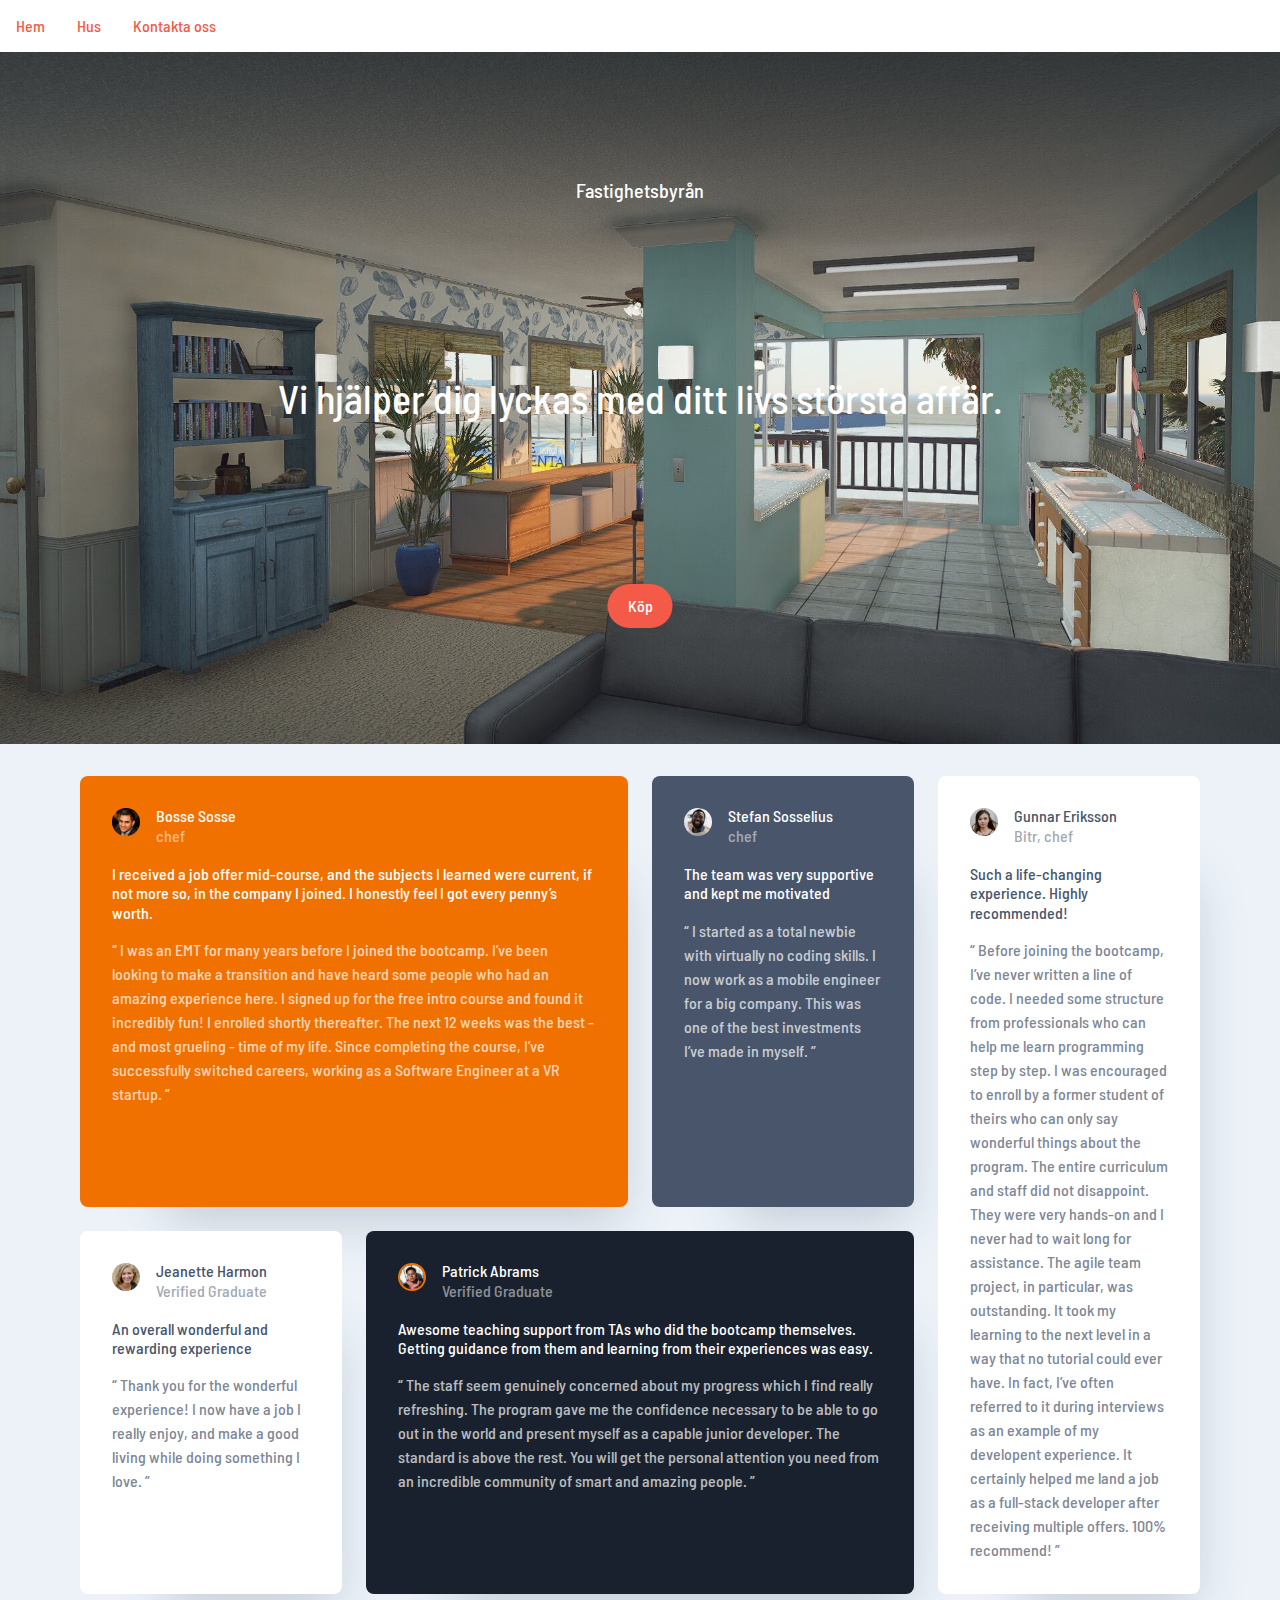
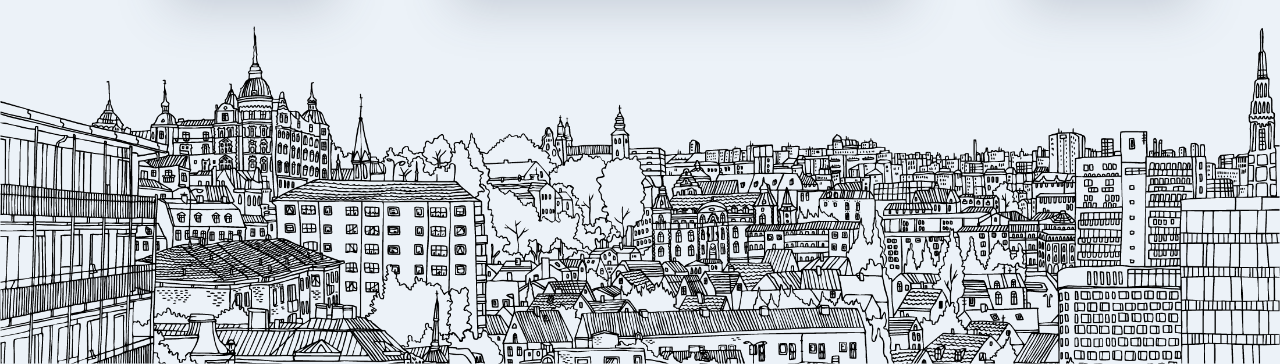
==== index.html @ 738a4bbb "'first'" ====
<!DOCTYPE html>
<html lang="en">

<head>
  <meta charset="UTF-8">
  <meta http-equiv="X-UA-Compatible" content="IE=edge">
  <meta name="viewport" content="width=device-width, initial-scale=1.0">
  <!-- Google font -->
  <link rel="preconnect" href="https://fonts.googleapis.com">
  <link rel="preconnect" href="https://fonts.gstatic.com" crossorigin>
  <link href="https://fonts.googleapis.com/css2?family=Barlow+Semi+Condensed:wght@500;600&display=swap"
    rel="stylesheet">
  <!-- my css -->
  <link rel="stylesheet" href="style-start.css">
<style>
.mySlides {display:none}
</style>
  <script src="scripts.js"></script>
  <title>FEM grid</title>
</head>



<body>
  <div class="navbar">
    <a href="#home">Hem</a>
    <a href="#news">Hus</a>
    <a href="#contact">Kontakta oss</a>
  </div>



<div>
  <div class="container">
    <img src="./images/tier 2.jpg" class="content">
    <div class="centered">Fastighetsbyrån</div>
    <div class="under">Vi hjälper dig lyckas med ditt livs största affär.</div>
    <button class="kbutton">Köp</button>
  </div>
</div>




  <main class="testimonial-grid">
    <article class="testimonial grid-col-span-2 flow bg-primary-400 quote text-neutral-100">
      <div class="flex">
        <div>
          <img  src="./images/image-daniel.jpg" alt="daniel clifford">
        </div>
        <div>
          <h2 class="name">Bosse Sosse</h2>
          <p class="position">chef</p>
        </div>
      </div>
      <p>
        I received a job offer mid-course, and the subjects I learned were current, if not more so,
        in the company I joined. I honestly feel I got every penny’s worth.
      </p>
      <p>
        “ I was an EMT for many years before I joined the bootcamp. I’ve been looking to make a
        transition and have heard some people who had an amazing experience here. I signed up
        for the free intro course and found it incredibly fun! I enrolled shortly thereafter.
        The next 12 weeks was the best - and most grueling - time of my life. Since completing
        the course, I’ve successfully switched careers, working as a Software Engineer at a VR startup. ”
      </p>
    </article>
    <article class="testimonial flow bg-secondary-400 text-neutral-100">
      <div class="flex">
        <div>
          <img src="./images/image-jonathan.jpg" alt="Jonathan Walters">
        </div>
        <div>
          <h2 class="name">Stefan Sosselius</h2>
          <p class="position">chef</p>
        </div>
      </div>
      <p>
        The team was very supportive and kept me motivated
      </p>
      <p>
        “ I started as a total newbie with virtually no coding skills. I now work as a mobile engineer
        for a big company. This was one of the best investments I’ve made in myself. ”
      </p>
    </article>
    <article class="testimonial flow bg-neutral-100 text-secondary-400">
      <div class="flex">
        <div>
          <img src="./images/image-jeanette.jpg" alt="Jeanette Harmon">
        </div>
        <div>
          <h2 class="name">Jeanette Harmon</h2>
          <p class="position">Verified Graduate</p>
        </div>
      </div>
      <p>
        An overall wonderful and rewarding experience</p>
      <p>
        “ Thank you for the wonderful experience! I now have a job I really enjoy, and make a good living
        while doing something I love. ”
      </p>
    </article>
    <article class="testimonial grid-col-span-2 flow bg-secondary-500 text-neutral-100">
      <div class="flex">
        <div>
          <img class="border-primary-400" src="./images/image-patrick.jpg" alt="Patrick Abrams">
        </div>
        <div>
          <h2 class="name">Patrick Abrams</h2>
          <p class="position">Verified Graduate</p>
        </div>
      </div>
      <p>
        Awesome teaching support from TAs who did the bootcamp themselves. Getting guidance from them and
        learning from their experiences was easy.
      </p>
      <p>
        “ The staff seem genuinely concerned about my progress which I find really refreshing. The program
        gave me the confidence necessary to be able to go out in the world and present myself as a capable
        junior developer. The standard is above the rest. You will get the personal attention you need from
        an incredible community of smart and amazing people. ”
      </p>
    </article>
    <article class="testimonial flow bg-neutral-100 text-secondary-400">
      <div class="flex">
        <div>
          <img src="./images/image-kira.jpg" alt="Kira Whittle">
        </div>
        <div>
          <h2 class="name">Gunnar Eriksson</h2>
          <p class="position">Bitr, chef</p>
        </div>
      </div>
      <p>
        Such a life-changing experience. Highly recommended!
      </p>
      <p>
        “ Before joining the bootcamp, I’ve never written a line of code. I needed some structure from
        professionals who can help me learn programming step by step. I was encouraged to enroll by a former
        student of theirs who can only say wonderful things about the program. The entire curriculum and staff
        did not disappoint. They were very hands-on and I never had to wait long for assistance. The agile team
        project, in particular, was outstanding. It took my learning to the next level in a way that no tutorial
        could ever have. In fact, I’ve often referred to it during interviews as an example of my developent
        experience. It certainly helped me land a job as a full-stack developer after receiving multiple offers.
        100% recommend! ”
      </p>
    </article>
  </main>




</body>
<div class="container">
  <img src="./images/footer.png">
</div>
</html>
---- style-start.css ----
:root {
  --clr-primary-400: 263 55% 52%;
  --clr-secondary-400: 217 19% 35%;
  --clr-secondary-500: 219 29% 14%;
  --clr-neutral-100: 0 0% 100%;
  --clr-neutral-200: 210 46% 95%;
  --clr-neutral-300: 0 0% 81%;

  --ff-primary: "Barlow Semi Condensed", sans-serif;

  --fw-400: 500;
  --fw-700: 600;
}

.fast {
  position: relative;
  width: 10px;
  left: 30%;
}

.navbar {
  overflow: hidden;
  background-color: #FFFFFF;
  position: relative; /* Set the navbar to fixed position */
  top: 0; /* Position the navbar at the top of the page */
  max-width: 100%; /* Full width */
}

/* Links inside the navbar */
.navbar a {
  float: left;
  display: block;
  color: #F35B48;
  text-align: center;
  padding: 14px 16px;
  text-decoration: none;
}

/* Change background on mouse-over */
.navbar a:hover {
  background: #FFFFFF;
  color: #F35B48;
}

/* Main content */
.main {
  margin-top: 30px; /* Add a top margin to avoid content overlay */
}

h1 {
  position: relative;
  text-align: center;
  font-family: "Times New Roman", Times, serif;
}

.container {
  position: relative;
  text-align: center;
  color: white;
}

.content {
  display: block;
  margin-left: auto;
  margin-right: auto;
  width: 80%;
}



.centered {
  position: absolute;
  top: 20%;
  left: 50%;
  transform: translate(-50%, -50%);
  font-size: 20px;

}

.under {
  position: absolute;
  top: 50%;
  left: 50%;
  color:rgb(255, 255, 255);
  transform: translate(-50%, -50%);
  font-size: 40px;
}

@media screen and (max-width: 1300px) {
  .content, .container, .under, .centered{
    width: 100%;
  }
}

@media screen and (max-width: 600px) {
  .content, .container, .under, .centered{
    width: 100%;
    font-size: 100%;
  }
}
.kbutton {
  position: absolute;
  top: 80%;
  left: 50%;
  color:rgb(255, 255, 255);
  background-color: #F35B48; 
  border: none;
  transform: translate(-50%, -50%);
  border-radius: 25px;
  padding: 10px 20px;
}



/* Box sizing rules */
*,
*::before,
*::after {
  box-sizing: border-box;
}

/* Remove default margin */
body,
h1,
h2,
h3,
h4,
p,
figure,
blockquote,
dl,
dd {
  margin: 0;
}

/* Remove list styles on ul, ol elements with a list role, which suggests default styling will be removed */
ul[role="list"],
ol[role="list"] {
  list-style: none;
}

/* Set core root defaults */
html:focus-within {
  scroll-behavior: smooth;
}

/* Set core body defaults */
body {
  min-height: 100vh;
  text-rendering: optimizeSpeed;
  line-height: 1.5;
}

/* A elements that don't have a class get default styles */
a:not([class]) {
  text-decoration-skip-ink: auto;
}

/* Make images easier to work with */
img,
picture {
  max-width: 100%;
  display: block;
}

/* Inherit fonts for inputs and buttons */
input,
button,
textarea,
select {
  font: inherit;
}

/* Remove all animations, transitions and smooth scroll for people that prefer not to see them */
@media (prefers-reduced-motion: reduce) {
  html:focus-within {
    scroll-behavior: auto;
  }

  *,
  *::before,
  *::after {
    animation-duration: 0.01ms !important;
    animation-iteration-count: 1 !important;
    transition-duration: 0.01ms !important;
    scroll-behavior: auto !important;
  }
}

body {
  display: grid;
  place-content: center;
  min-height: 100vh;

  font-family: var(--ff-primary);
  font-weight: var(--fw-400);

  background-color: hsl(var(--clr-neutral-200));
}

h1,
h2,
h3 {
  font-weight: var(--fw-700);
}

/* utilities */
.flex {
  display: flex;
  gap: var(--gap, 1rem);
}

.flow > *:where(:not(:first-child)) {
  margin-top: var(--flow-spacer, 1em);
}
/*purple*/
.bg-primary-400 {
  background: #F07000;
}
/*grå*/
.bg-secondary-400 {
  background: hsl(var(--clr-secondary-400));
}
/*mörkblå*/
.bg-secondary-500 {
  background: hsl(var(--clr-secondary-500));
}
/*vit*/
.bg-neutral-100 {
  background: hsl(var(--clr-neutral-100));
}

.text-neutral-100 {
  color: hsl(var(--clr-neutral-100));
}
.text-secondary-400 {
  color: hsl(var(--clr-secondary-400));
}
.border-primary-400 {
  border: 2px solid #F07000;
}


/* components */
.testimonial-grid {
  display: grid;
  gap: 1.5rem;
  grid-auto-columns: 1fr;
  grid-template-areas: 
   'one'
   'two'
   'three'
   'four'
   'five';

  padding-block: 2rem;
  width: min(95%, 70rem);
  margin-inline: auto;
}

.testimonial:nth-child(1) {
  grid-area: one;
}
.testimonial:nth-child(2) {
  grid-area: two;
}
.testimonial:nth-child(3) {
  grid-area: three;
}
.testimonial:nth-child(4) {
  grid-area: four;
}
.testimonial:nth-child(5) {
  grid-area: five;
}

@media (min-width: 30em) {
  .testimonial-grid {
    grid-template-areas: 
      'one one'
      'two five'
      'three five'
      'four five'
  }
}

@media (min-width: 40em) {
  .testimonial-grid {
    grid-template-areas: 
      'one one two five'
      'three four four five'
  }
}

.testimonial {
  font-size: var(--fs-400);
  padding: 2rem;
  border-radius: 0.5rem;
  box-shadow: 2.5rem 3.75rem 3rem -3rem hsl(var(--clr-secondary-400) / 0.25);
}


.testimonial.quote {
  background-image: url("./images/bg-pattern-quotation.svg");
  background-repeat: no-repeat;
  background-position: top right 10%;
}

.testimonial img {
  width: 1.75rem;
  aspect-ratio: 1;
  border-radius: 50%;
}

.testimonial .name {
  font-size: var(--fs-400);
  font-weight: var(--fw-400);
  line-height: 1;
}

.testimonial .position {
  font-size: var(--fs-300);
  opacity: 0.5;
}

.testimonial > p:first-of-type {
  font-size: var(--fs-500);
  line-height: 1.2;
}

.testimonial > p:last-of-type {
  opacity: 0.7;
}
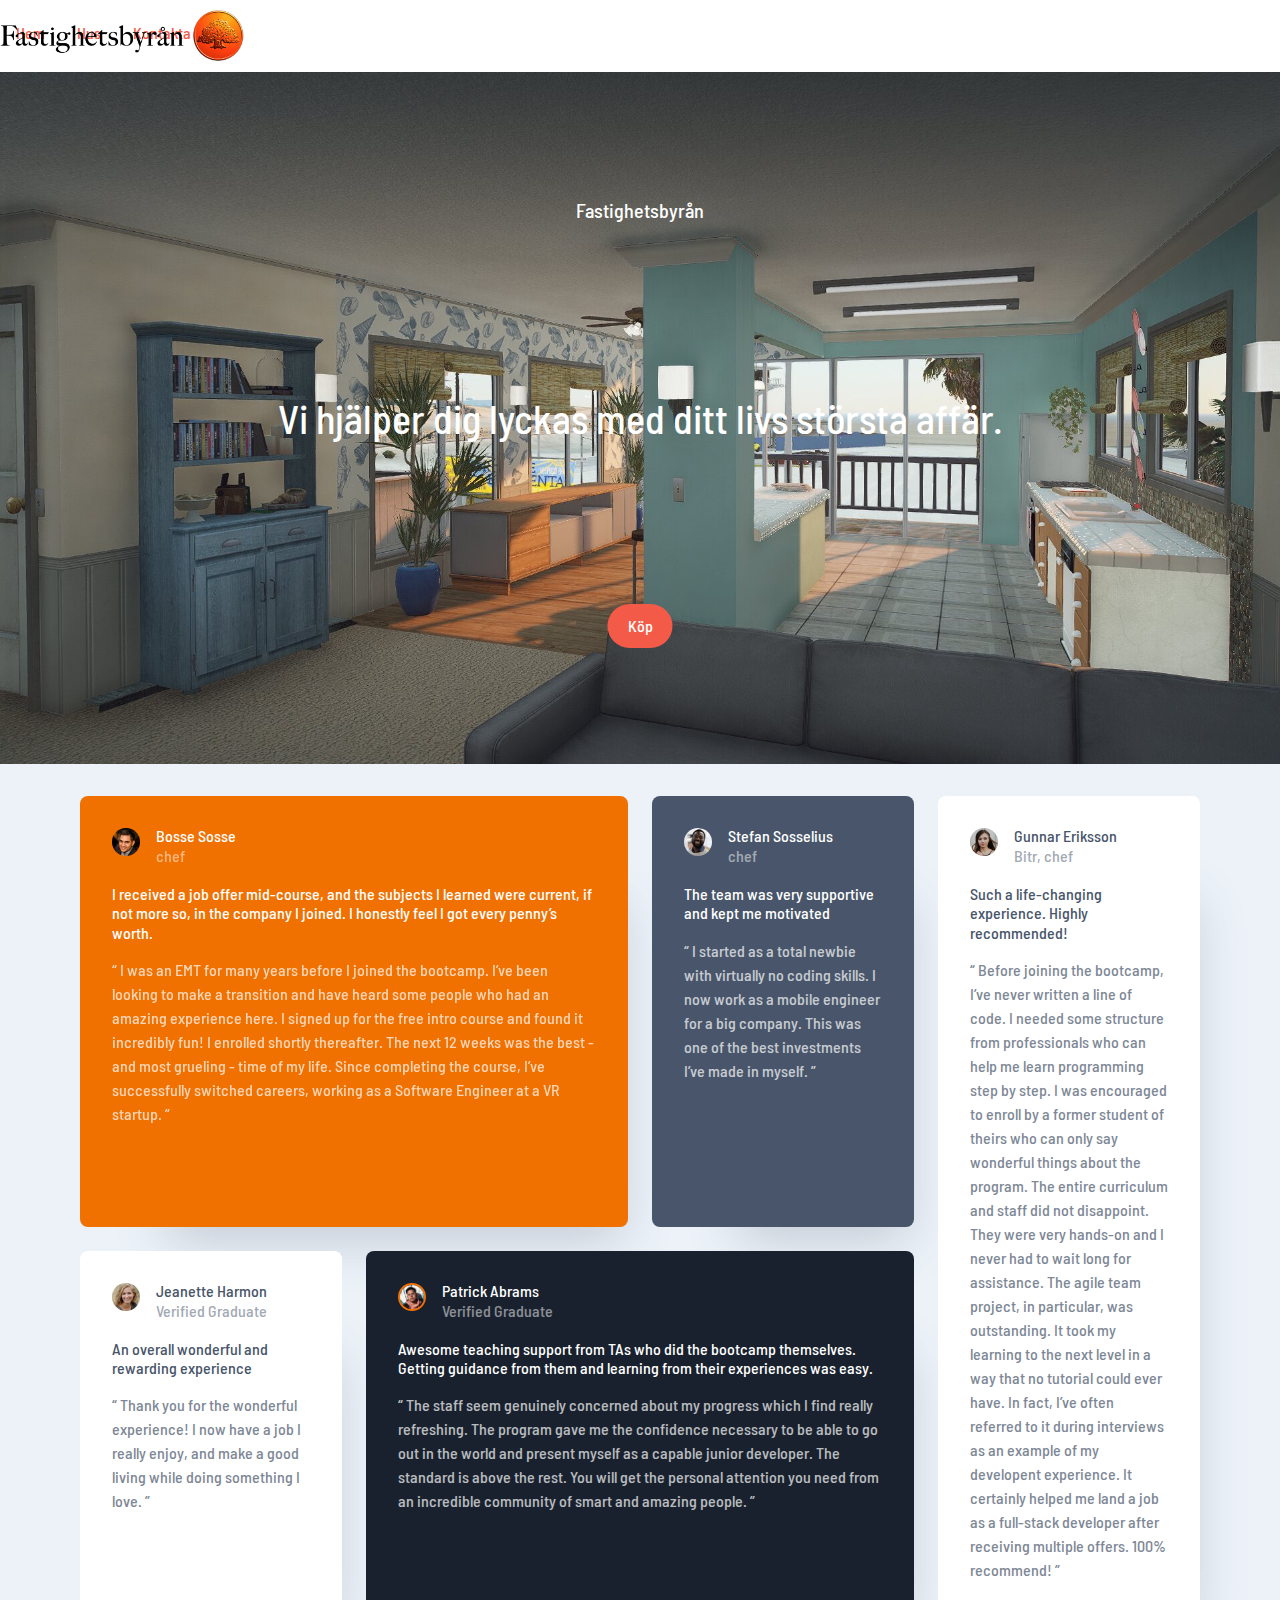
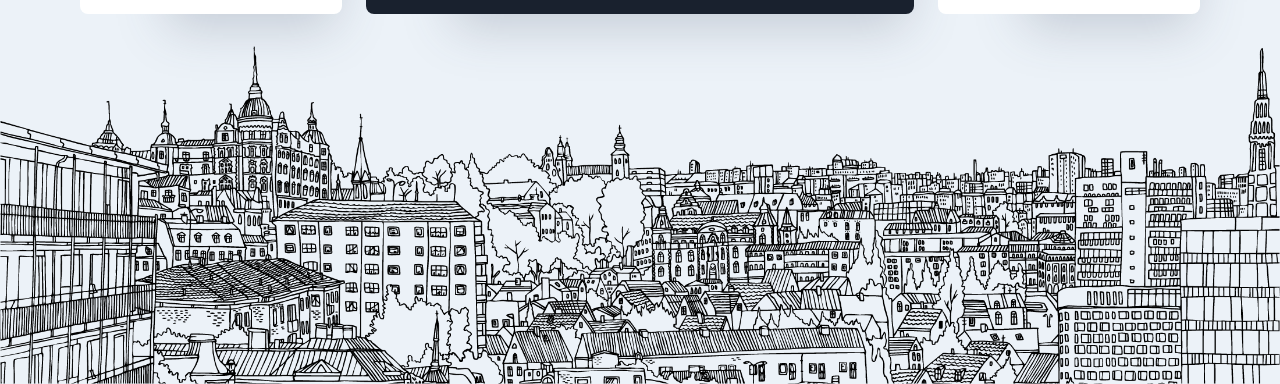
==== commit 0a84baeb: "navbar + logga" ====
--- a/index.html
+++ b/index.html
@@ -23,6 +23,7 @@
 
 <body>
   <div class="navbar">
+    <img src="./images/fast.png" class="fast">
     <a href="#home">Hem</a>
     <a href="#news">Hus</a>
     <a href="#contact">Kontakta oss</a>
--- a/style-start.css
+++ b/style-start.css
@@ -13,9 +13,11 @@
 }
 
 .fast {
-  position: relative;
-  width: 10px;
-  left: 30%;
+  position: fixed;
+  right: 42.25
+  %;
+  top: 2.75mm;
+  width: 15.5em;
 }
 
 .navbar {
@@ -24,6 +26,7 @@
   position: relative; /* Set the navbar to fixed position */
   top: 0; /* Position the navbar at the top of the page */
   max-width: 100%; /* Full width */
+  height: 4.5em;
 }
 
 /* Links inside the navbar */
@@ -32,8 +35,9 @@
   display: block;
   color: #F35B48;
   text-align: center;
-  padding: 14px 16px;
+  padding: 21px 16px;
   text-decoration: none;
+  
 }
 
 /* Change background on mouse-over */
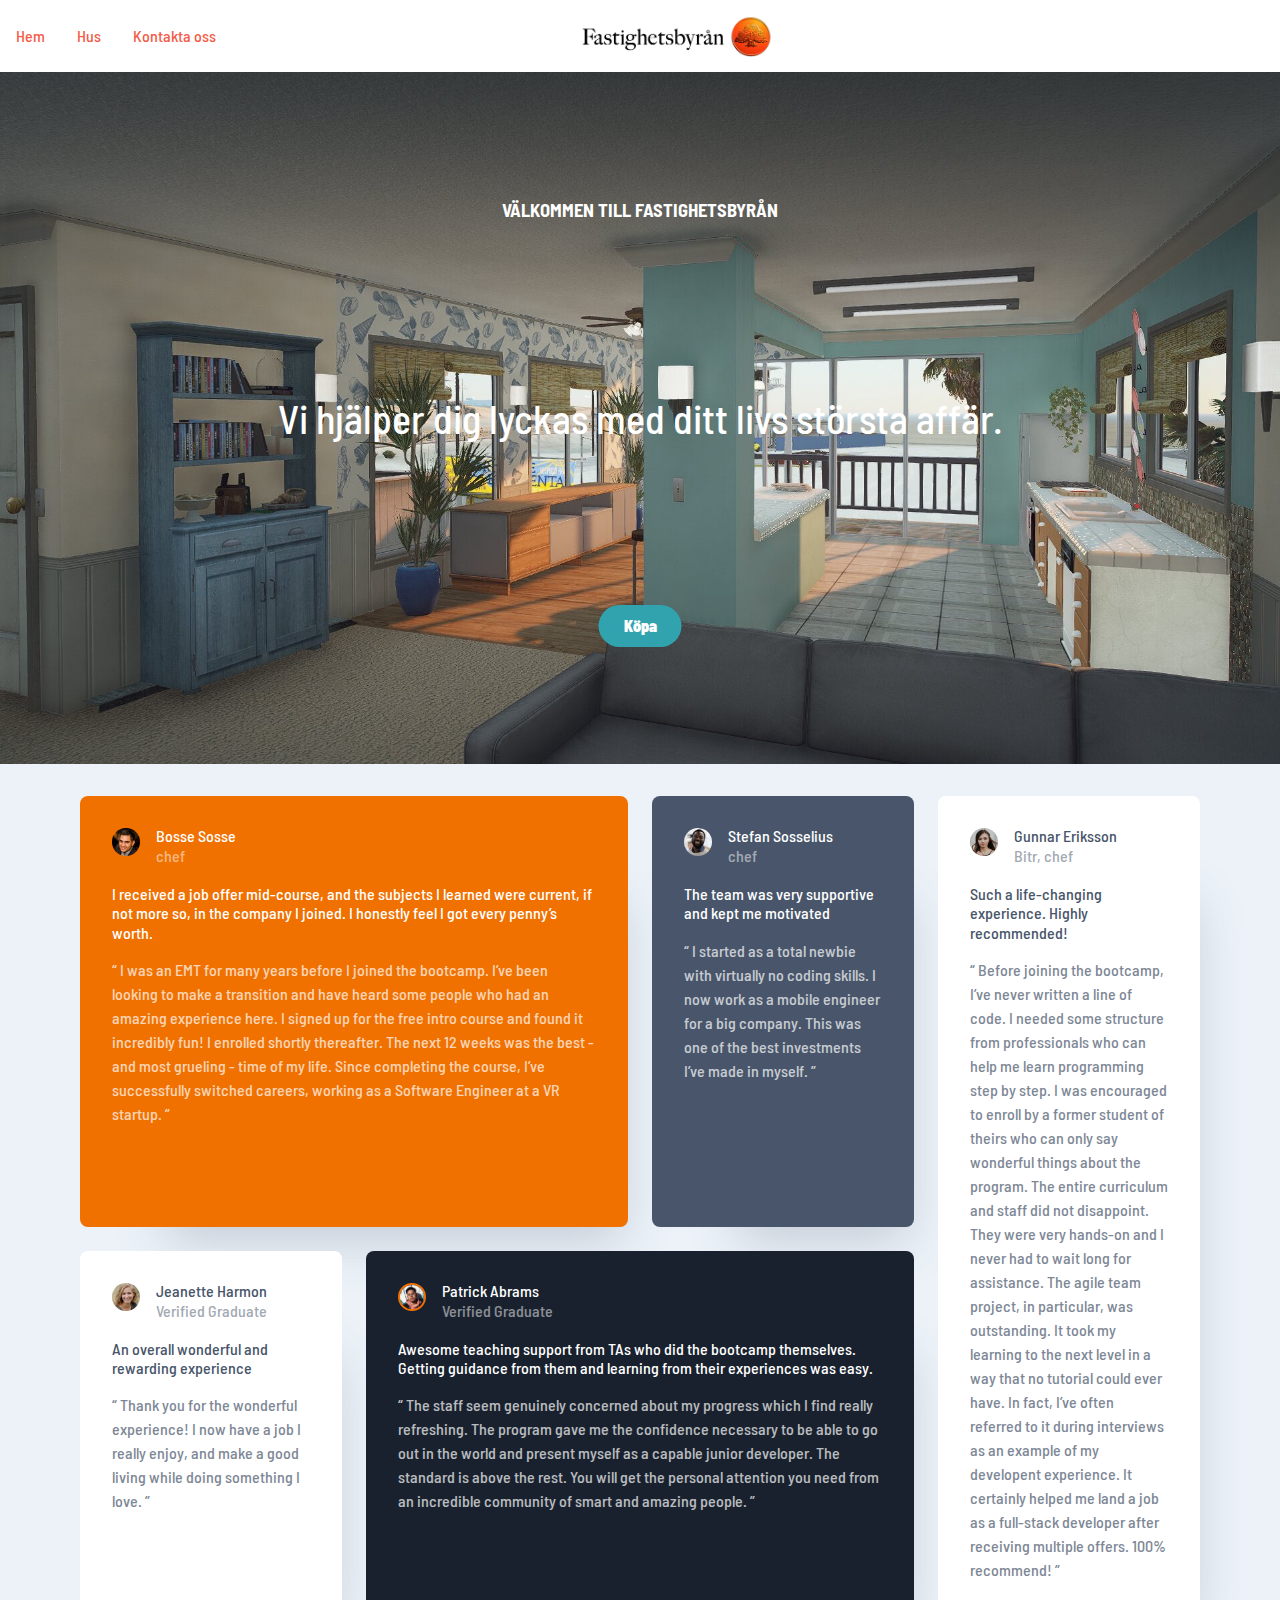
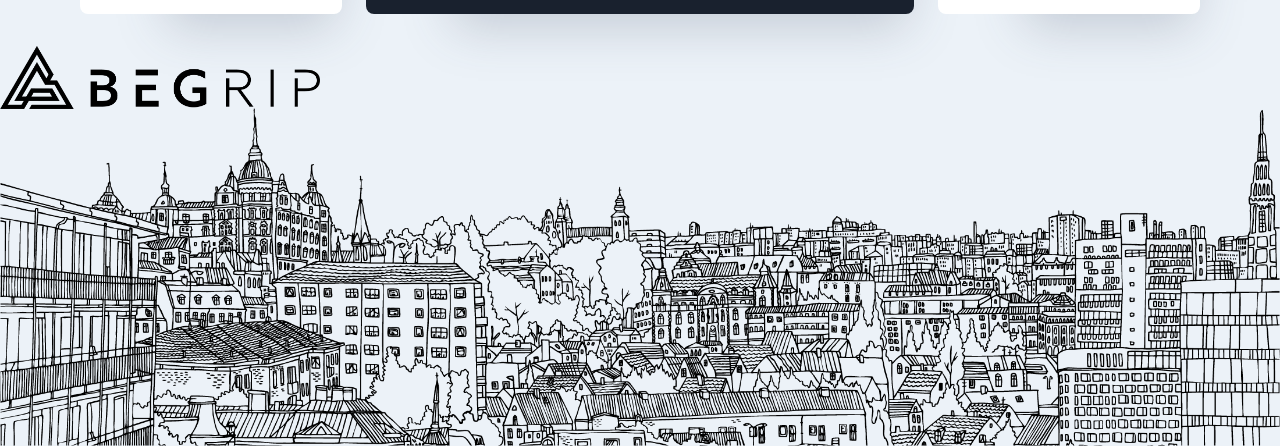
==== commit b94dd81f: "begrip" ====
--- a/index.html
+++ b/index.html
@@ -34,9 +34,9 @@
 <div>
   <div class="container">
     <img src="./images/tier 2.jpg" class="content">
-    <div class="centered">Fastighetsbyrån</div>
+    <div class="centered">VÄLKOMMEN TILL FASTIGHETSBYRÅN</div>
     <div class="under">Vi hjälper dig lyckas med ditt livs största affär.</div>
-    <button class="kbutton">Köp</button>
+    <button class="kbutton">Köpa</button>
   </div>
 </div>
 
@@ -152,7 +152,8 @@
 
 
 </body>
-<div class="container">
+<div class="div-wrapper">
   <img src="./images/footer.png">
+  <img src="./images/begrip.png" class="begrip">
 </div>
 </html>--- a/style-start.css
+++ b/style-start.css
@@ -13,11 +13,16 @@
 }
 
 .fast {
-  position: fixed;
-  right: 42.25
-  %;
-  top: 2.75mm;
-  width: 15.5em;
+  position: absolute;
+  top: 4.5mm;
+  width: 12em;
+  left: 45.5%;
+}
+
+@media screen and (max-width: 800px) {
+  .fast{
+    display: none;
+  }
 }
 
 .navbar {
@@ -35,7 +40,7 @@
   display: block;
   color: #F35B48;
   text-align: center;
-  padding: 21px 16px;
+  padding: 24px 16px;
   text-decoration: none;
   
 }
@@ -77,7 +82,8 @@
   top: 20%;
   left: 50%;
   transform: translate(-50%, -50%);
-  font-size: 20px;
+  font-size: 18.5px;
+  font-weight: bolder;
 
 }
 
@@ -107,11 +113,12 @@
   top: 80%;
   left: 50%;
   color:rgb(255, 255, 255);
-  background-color: #F35B48; 
+  background-color: #31A3AE; 
   border: none;
   transform: translate(-50%, -50%);
   border-radius: 25px;
-  padding: 10px 20px;
+  padding: 9px 25px;
+  font-weight: 900;
 }
 
 
@@ -335,3 +342,21 @@
 .testimonial > p:last-of-type {
   opacity: 0.7;
 }
+
+.div-wrapper {
+  position: relative;
+  height: 25em;
+}
+
+.div-wrapper img {
+  position: absolute;
+  left: 0;
+  bottom: 0;
+}
+
+.begrip {
+  width: 20em;
+  top: 0;
+  left: 0;
+  color: transparent;
+}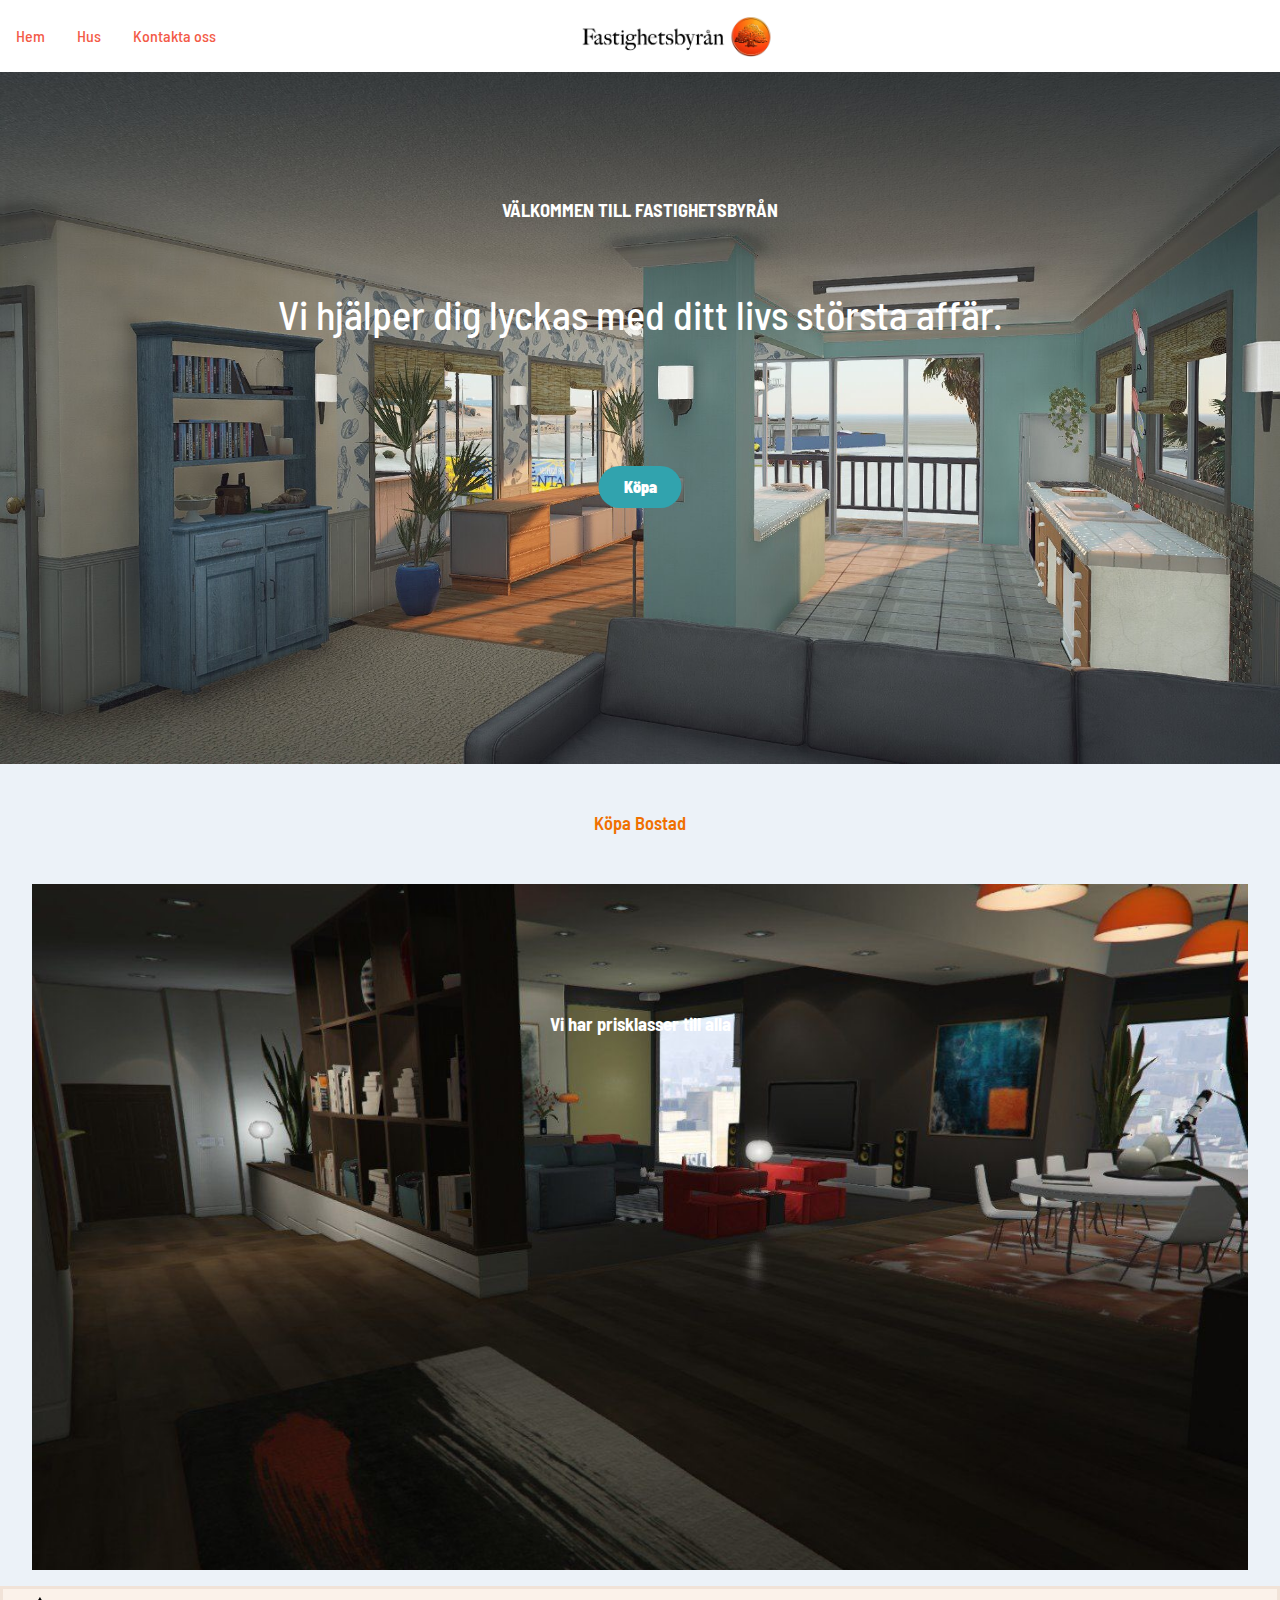
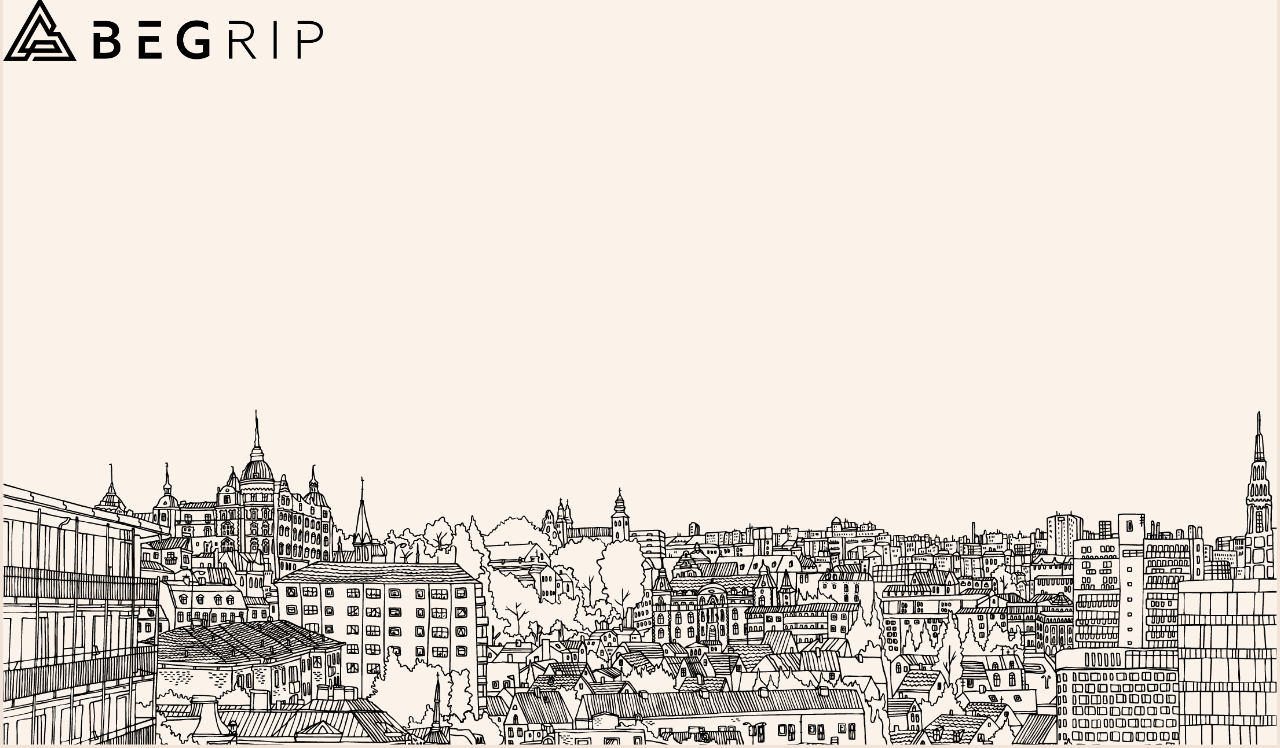
==== commit cafd940c: "meh" ====
--- a/index.html
+++ b/index.html
@@ -36,120 +36,17 @@
     <img src="./images/tier 2.jpg" class="content">
     <div class="centered">VÄLKOMMEN TILL FASTIGHETSBYRÅN</div>
     <div class="under">Vi hjälper dig lyckas med ditt livs största affär.</div>
-    <button class="kbutton">Köpa</button>
+    <button href="#news" class="kbutton">Köpa</button>
   </div>
 </div>
 
-
-
-
-  <main class="testimonial-grid">
-    <article class="testimonial grid-col-span-2 flow bg-primary-400 quote text-neutral-100">
-      <div class="flex">
-        <div>
-          <img  src="./images/image-daniel.jpg" alt="daniel clifford">
-        </div>
-        <div>
-          <h2 class="name">Bosse Sosse</h2>
-          <p class="position">chef</p>
-        </div>
-      </div>
-      <p>
-        I received a job offer mid-course, and the subjects I learned were current, if not more so,
-        in the company I joined. I honestly feel I got every penny’s worth.
-      </p>
-      <p>
-        “ I was an EMT for many years before I joined the bootcamp. I’ve been looking to make a
-        transition and have heard some people who had an amazing experience here. I signed up
-        for the free intro course and found it incredibly fun! I enrolled shortly thereafter.
-        The next 12 weeks was the best - and most grueling - time of my life. Since completing
-        the course, I’ve successfully switched careers, working as a Software Engineer at a VR startup. ”
-      </p>
-    </article>
-    <article class="testimonial flow bg-secondary-400 text-neutral-100">
-      <div class="flex">
-        <div>
-          <img src="./images/image-jonathan.jpg" alt="Jonathan Walters">
-        </div>
-        <div>
-          <h2 class="name">Stefan Sosselius</h2>
-          <p class="position">chef</p>
-        </div>
-      </div>
-      <p>
-        The team was very supportive and kept me motivated
-      </p>
-      <p>
-        “ I started as a total newbie with virtually no coding skills. I now work as a mobile engineer
-        for a big company. This was one of the best investments I’ve made in myself. ”
-      </p>
-    </article>
-    <article class="testimonial flow bg-neutral-100 text-secondary-400">
-      <div class="flex">
-        <div>
-          <img src="./images/image-jeanette.jpg" alt="Jeanette Harmon">
-        </div>
-        <div>
-          <h2 class="name">Jeanette Harmon</h2>
-          <p class="position">Verified Graduate</p>
-        </div>
-      </div>
-      <p>
-        An overall wonderful and rewarding experience</p>
-      <p>
-        “ Thank you for the wonderful experience! I now have a job I really enjoy, and make a good living
-        while doing something I love. ”
-      </p>
-    </article>
-    <article class="testimonial grid-col-span-2 flow bg-secondary-500 text-neutral-100">
-      <div class="flex">
-        <div>
-          <img class="border-primary-400" src="./images/image-patrick.jpg" alt="Patrick Abrams">
-        </div>
-        <div>
-          <h2 class="name">Patrick Abrams</h2>
-          <p class="position">Verified Graduate</p>
-        </div>
-      </div>
-      <p>
-        Awesome teaching support from TAs who did the bootcamp themselves. Getting guidance from them and
-        learning from their experiences was easy.
-      </p>
-      <p>
-        “ The staff seem genuinely concerned about my progress which I find really refreshing. The program
-        gave me the confidence necessary to be able to go out in the world and present myself as a capable
-        junior developer. The standard is above the rest. You will get the personal attention you need from
-        an incredible community of smart and amazing people. ”
-      </p>
-    </article>
-    <article class="testimonial flow bg-neutral-100 text-secondary-400">
-      <div class="flex">
-        <div>
-          <img src="./images/image-kira.jpg" alt="Kira Whittle">
-        </div>
-        <div>
-          <h2 class="name">Gunnar Eriksson</h2>
-          <p class="position">Bitr, chef</p>
-        </div>
-      </div>
-      <p>
-        Such a life-changing experience. Highly recommended!
-      </p>
-      <p>
-        “ Before joining the bootcamp, I’ve never written a line of code. I needed some structure from
-        professionals who can help me learn programming step by step. I was encouraged to enroll by a former
-        student of theirs who can only say wonderful things about the program. The entire curriculum and staff
-        did not disappoint. They were very hands-on and I never had to wait long for assistance. The agile team
-        project, in particular, was outstanding. It took my learning to the next level in a way that no tutorial
-        could ever have. In fact, I’ve often referred to it during interviews as an example of my developent
-        experience. It certainly helped me land a job as a full-stack developer after receiving multiple offers.
-        100% recommend! ”
-      </p>
-    </article>
-  </main>
-
-
-
+<div>
+  <h2 class="kop">Köpa Bostad</div>
+</div>
+  <div class="container1">
+    <img src="./images/tier 4.jpg" class="content1">
+    <div class="centered1">Vi har prisklasser till alla</div>
+  </div>
 
 </body>
 <div class="div-wrapper">
--- a/style-start.css
+++ b/style-start.css
@@ -84,12 +84,11 @@
   transform: translate(-50%, -50%);
   font-size: 18.5px;
   font-weight: bolder;
-
 }
 
 .under {
   position: absolute;
-  top: 50%;
+  top: 35%;
   left: 50%;
   color:rgb(255, 255, 255);
   transform: translate(-50%, -50%);
@@ -110,7 +109,7 @@
 }
 .kbutton {
   position: absolute;
-  top: 80%;
+  top: 60%;
   left: 50%;
   color:rgb(255, 255, 255);
   background-color: #31A3AE; 
@@ -121,7 +120,53 @@
   font-weight: 900;
 }
 
-
+.kbutton a:hover {
+  background: #31A3AE;
+  color: #257886;
+}
+
+
+.kop {
+  text-align: center;
+  padding: 2.5em;
+  color: #F07000;
+  font-size: 1.15em;
+}
+
+.container1 {
+  position: relative;
+  text-align: center;
+  color: rgb(0, 0, 0);
+}
+
+.content1 {
+  display: block;
+  margin-left: auto;
+  margin-right: auto;
+  width: 75%;
+  padding-bottom: 1em;
+}
+
+.centered1 {
+  position: absolute;
+  top: 20%;
+  left: 50%;
+  transform: translate(-50%, -50%);
+  font-size: 18.5px;
+  font-weight: bolder;
+  color: #FFFFFF;
+}
+
+@media screen and (max-width: 1300px) {
+   .content1{
+    width: 95%;
+  }
+}
+@media screen and (max-width: 900px) {
+  .content1{
+   width: 100%;
+ }
+}
 
 /* Box sizing rules */
 *,
@@ -251,101 +296,14 @@
   border: 2px solid #F07000;
 }
 
-
-/* components */
-.testimonial-grid {
-  display: grid;
-  gap: 1.5rem;
-  grid-auto-columns: 1fr;
-  grid-template-areas: 
-   'one'
-   'two'
-   'three'
-   'four'
-   'five';
-
-  padding-block: 2rem;
-  width: min(95%, 70rem);
-  margin-inline: auto;
-}
-
-.testimonial:nth-child(1) {
-  grid-area: one;
-}
-.testimonial:nth-child(2) {
-  grid-area: two;
-}
-.testimonial:nth-child(3) {
-  grid-area: three;
-}
-.testimonial:nth-child(4) {
-  grid-area: four;
-}
-.testimonial:nth-child(5) {
-  grid-area: five;
-}
-
-@media (min-width: 30em) {
-  .testimonial-grid {
-    grid-template-areas: 
-      'one one'
-      'two five'
-      'three five'
-      'four five'
-  }
-}
-
-@media (min-width: 40em) {
-  .testimonial-grid {
-    grid-template-areas: 
-      'one one two five'
-      'three four four five'
-  }
-}
-
-.testimonial {
-  font-size: var(--fs-400);
-  padding: 2rem;
-  border-radius: 0.5rem;
-  box-shadow: 2.5rem 3.75rem 3rem -3rem hsl(var(--clr-secondary-400) / 0.25);
-}
-
-
-.testimonial.quote {
-  background-image: url("./images/bg-pattern-quotation.svg");
-  background-repeat: no-repeat;
-  background-position: top right 10%;
-}
-
-.testimonial img {
-  width: 1.75rem;
-  aspect-ratio: 1;
-  border-radius: 50%;
-}
-
-.testimonial .name {
-  font-size: var(--fs-400);
-  font-weight: var(--fw-400);
-  line-height: 1;
-}
-
-.testimonial .position {
-  font-size: var(--fs-300);
-  opacity: 0.5;
-}
-
-.testimonial > p:first-of-type {
-  font-size: var(--fs-500);
-  line-height: 1.2;
-}
-
-.testimonial > p:last-of-type {
-  opacity: 0.7;
-}
-
 .div-wrapper {
   position: relative;
-  height: 25em;
+  height: 20em;
+  padding-top: 20cm;
+  background-color: #FBF2EA;
+  border-style: solid;
+  color: #F1E3D8;
+  border-width: em;
 }
 
 .div-wrapper img {
@@ -356,7 +314,7 @@
 
 .begrip {
   width: 20em;
-  top: 0;
-  left: 0;
+  top: 1%;
+  left: 1%;
   color: transparent;
 }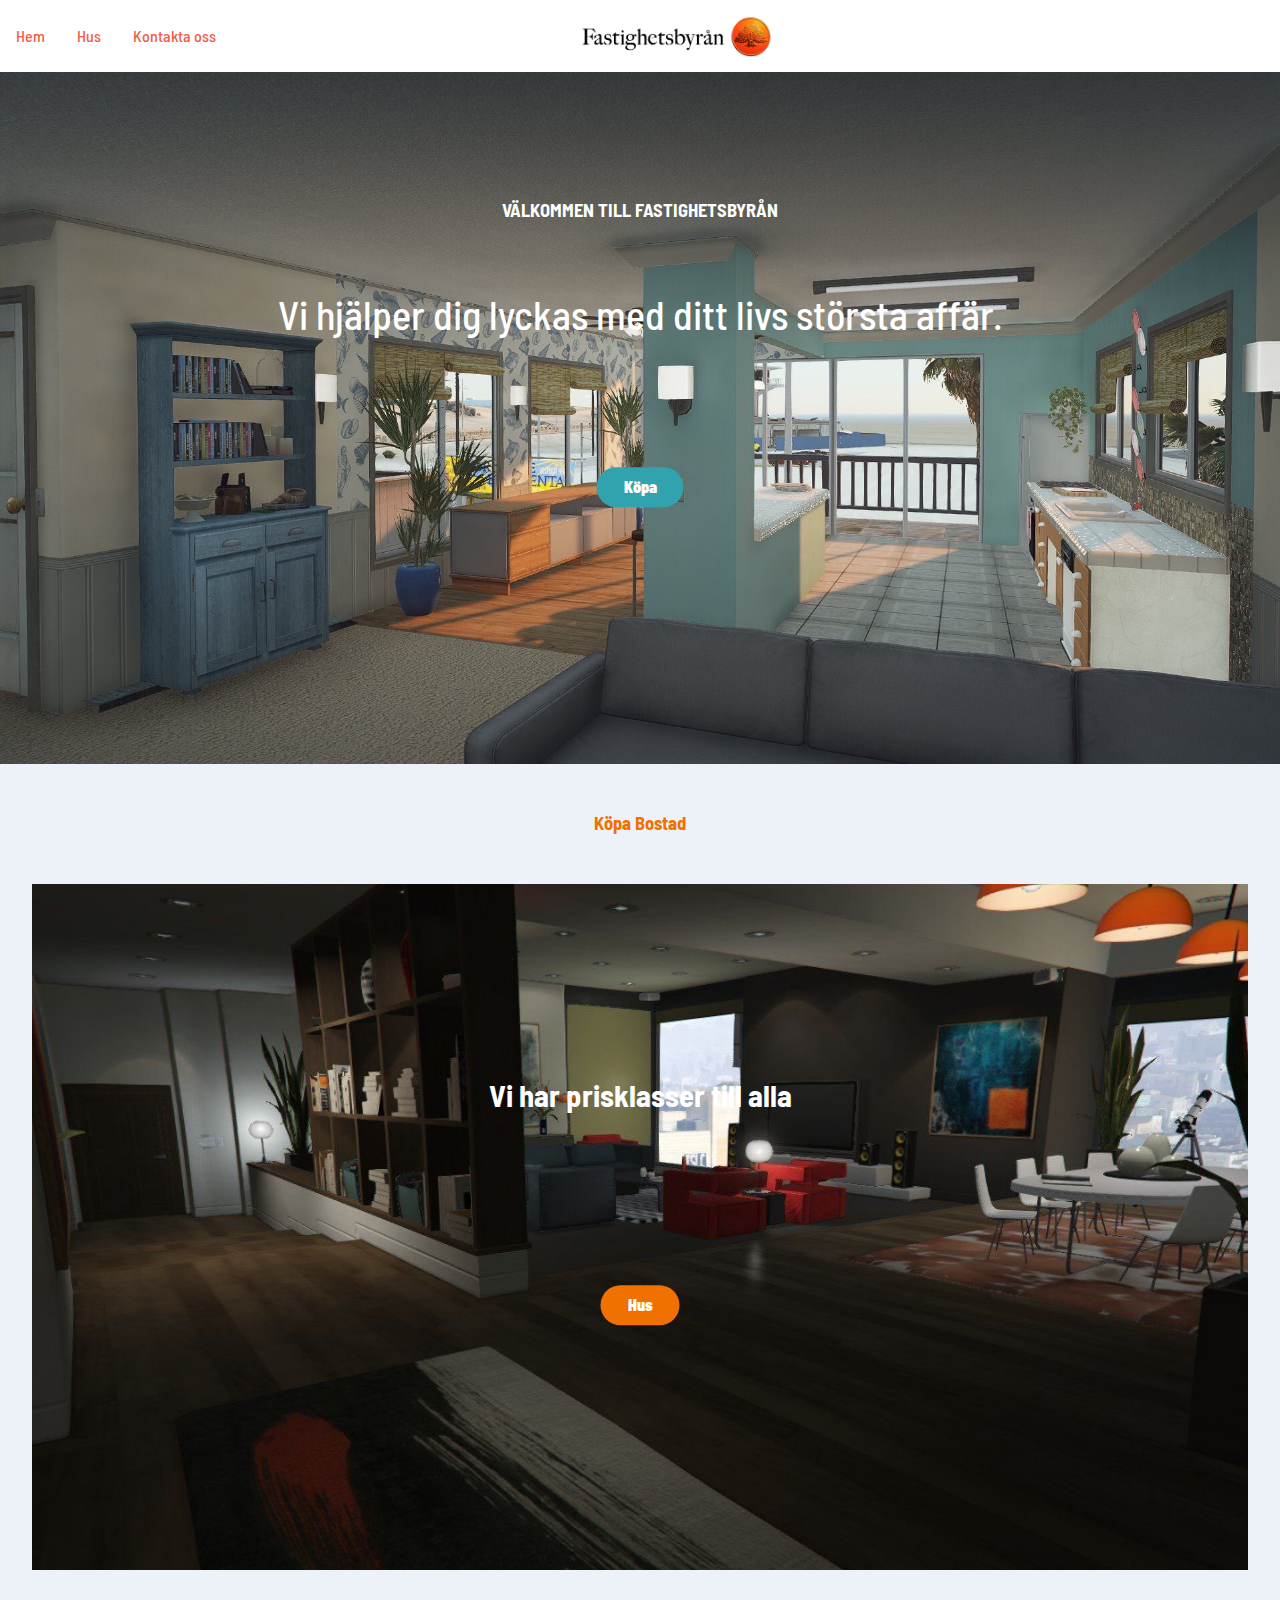
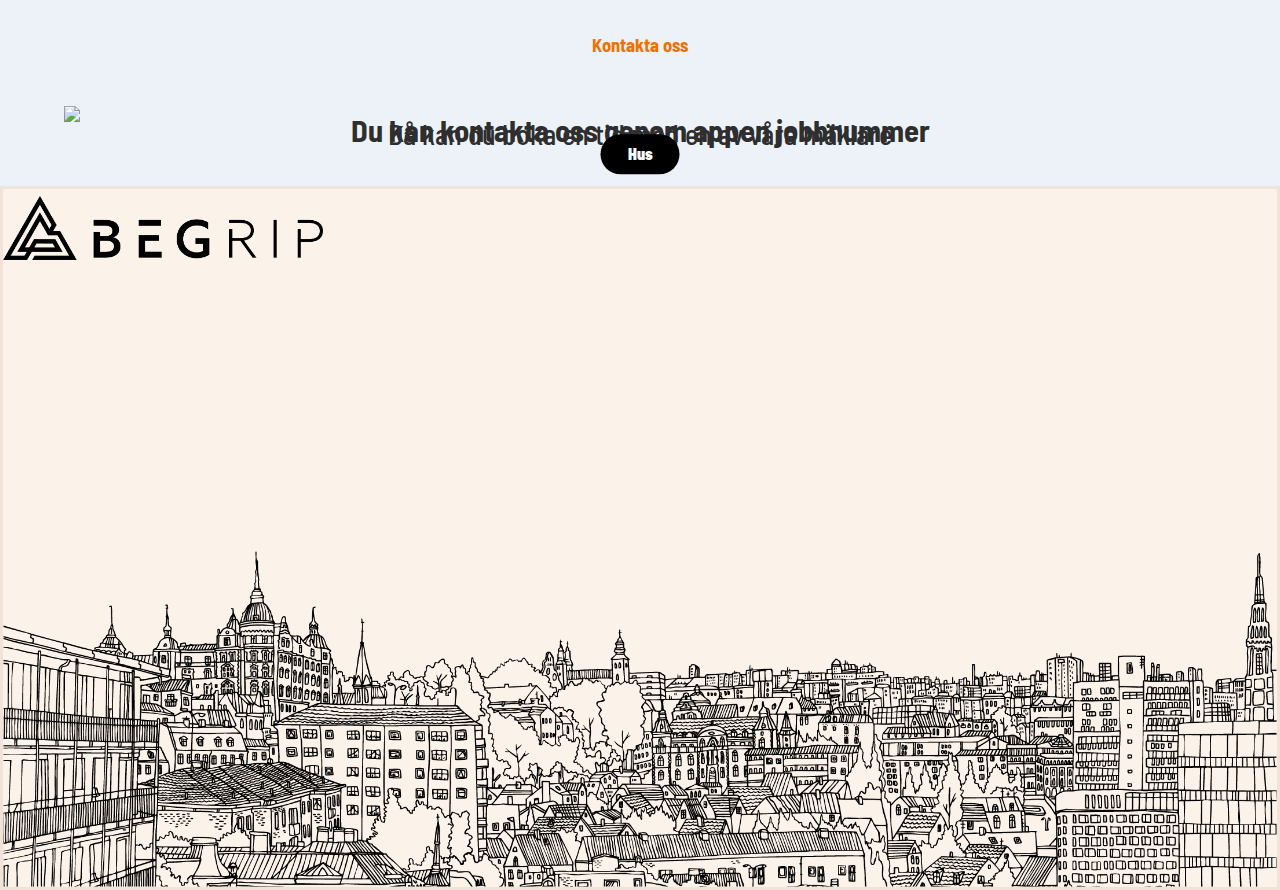
==== commit f0771302: "hus" ====
--- a/index.html
+++ b/index.html
@@ -16,7 +16,7 @@
 .mySlides {display:none}
 </style>
   <script src="scripts.js"></script>
-  <title>FEM grid</title>
+  <title>Fastighet</title>
 </head>
 
 
@@ -25,7 +25,7 @@
   <div class="navbar">
     <img src="./images/fast.png" class="fast">
     <a href="#home">Hem</a>
-    <a href="#news">Hus</a>
+    <a href="./house/house.html">Hus</a>
     <a href="#contact">Kontakta oss</a>
   </div>
 
@@ -36,7 +36,7 @@
     <img src="./images/tier 2.jpg" class="content">
     <div class="centered">VÄLKOMMEN TILL FASTIGHETSBYRÅN</div>
     <div class="under">Vi hjälper dig lyckas med ditt livs största affär.</div>
-    <button href="#news" class="kbutton">Köpa</button>
+    <button onclick="window.location.href = 'https://www.w3docs.com';" class="kbutton">Köpa</button>
   </div>
 </div>
 
@@ -46,7 +46,18 @@
   <div class="container1">
     <img src="./images/tier 4.jpg" class="content1">
     <div class="centered1">Vi har prisklasser till alla</div>
+    <button class="kbutton" style="background-color: #F07000;">Hus</button>
   </div>
+
+  <div>
+    <h2 class="kop">Kontakta oss</div>
+  </div>
+    <div class="container1">
+      <img src="./images/hus.jpg" class="content2">
+      <div class="centered1" style="color: rgb(46, 46, 46)">Du kan kontakta oss genom appen jobbnummer</div>
+      <div class="under" style="color: rgb(46, 46, 46); font-size: 1.75em;">Då kan du boka en tid med en av våra mäklare</div>
+      <button onclick="window.location.href = 'https://www.w3docs.com';" class="kbutton" style="background-color: #000000; color: rgb(255, 255, 255);">Hus</button>
+    </div>
 
 </body>
 <div class="div-wrapper">
--- a/style-start.css
+++ b/style-start.css
@@ -116,7 +116,7 @@
   border: none;
   transform: translate(-50%, -50%);
   border-radius: 25px;
-  padding: 9px 25px;
+  padding: 7.75px 27px;
   font-weight: 900;
 }
 
@@ -149,13 +149,18 @@
 
 .centered1 {
   position: absolute;
-  top: 20%;
-  left: 50%;
-  transform: translate(-50%, -50%);
-  font-size: 18.5px;
+  top: 30%;
+  left: 50%;
+  transform: translate(-50%, -50%);
+  font-size: 30.5px;
   font-weight: bolder;
-  color: #FFFFFF;
-}
+  color: #ffffff;
+}
+
+h1 {
+  font-size: 1em;
+}
+
 
 @media screen and (max-width: 1300px) {
    .content1{
@@ -168,11 +173,18 @@
  }
 }
 
-/* Box sizing rules */
-*,
-*::before,
-*::after {
-  box-sizing: border-box;
+.content2 {
+  display: block;
+  margin-left: auto;
+  margin-right: auto;
+  width: 90%;
+  padding-bottom: 4em;
+}
+
+@media screen and (max-width: 900px) {
+  .content2{
+   width: 100%;
+ }
 }
 
 /* Remove default margin */
@@ -189,11 +201,6 @@
   margin: 0;
 }
 
-/* Remove list styles on ul, ol elements with a list role, which suggests default styling will be removed */
-ul[role="list"],
-ol[role="list"] {
-  list-style: none;
-}
 
 /* Set core root defaults */
 html:focus-within {
@@ -227,21 +234,6 @@
   font: inherit;
 }
 
-/* Remove all animations, transitions and smooth scroll for people that prefer not to see them */
-@media (prefers-reduced-motion: reduce) {
-  html:focus-within {
-    scroll-behavior: auto;
-  }
-
-  *,
-  *::before,
-  *::after {
-    animation-duration: 0.01ms !important;
-    animation-iteration-count: 1 !important;
-    transition-duration: 0.01ms !important;
-    scroll-behavior: auto !important;
-  }
-}
 
 body {
   display: grid;
@@ -254,52 +246,11 @@
   background-color: hsl(var(--clr-neutral-200));
 }
 
-h1,
-h2,
-h3 {
-  font-weight: var(--fw-700);
-}
-
-/* utilities */
-.flex {
-  display: flex;
-  gap: var(--gap, 1rem);
-}
-
-.flow > *:where(:not(:first-child)) {
-  margin-top: var(--flow-spacer, 1em);
-}
-/*purple*/
-.bg-primary-400 {
-  background: #F07000;
-}
-/*grå*/
-.bg-secondary-400 {
-  background: hsl(var(--clr-secondary-400));
-}
-/*mörkblå*/
-.bg-secondary-500 {
-  background: hsl(var(--clr-secondary-500));
-}
-/*vit*/
-.bg-neutral-100 {
-  background: hsl(var(--clr-neutral-100));
-}
-
-.text-neutral-100 {
-  color: hsl(var(--clr-neutral-100));
-}
-.text-secondary-400 {
-  color: hsl(var(--clr-secondary-400));
-}
-.border-primary-400 {
-  border: 2px solid #F07000;
-}
 
 .div-wrapper {
   position: relative;
   height: 20em;
-  padding-top: 20cm;
+  padding-top: 15cm;
   background-color: #FBF2EA;
   border-style: solid;
   color: #F1E3D8;
@@ -317,4 +268,22 @@
   top: 1%;
   left: 1%;
   color: transparent;
+}
+
+@media screen and (max-width: 1300px) {
+  .div-wrapper{
+   padding-top: 10cm;
+ }
+}
+
+@media screen and (max-width: 900px) {
+  .div-wrapper{
+   padding-top: 7.5cm;
+ }
+}
+
+@media screen and (max-width: 600px) {
+  .div-wrapper{
+   padding-top: 3.5cm;
+ }
 }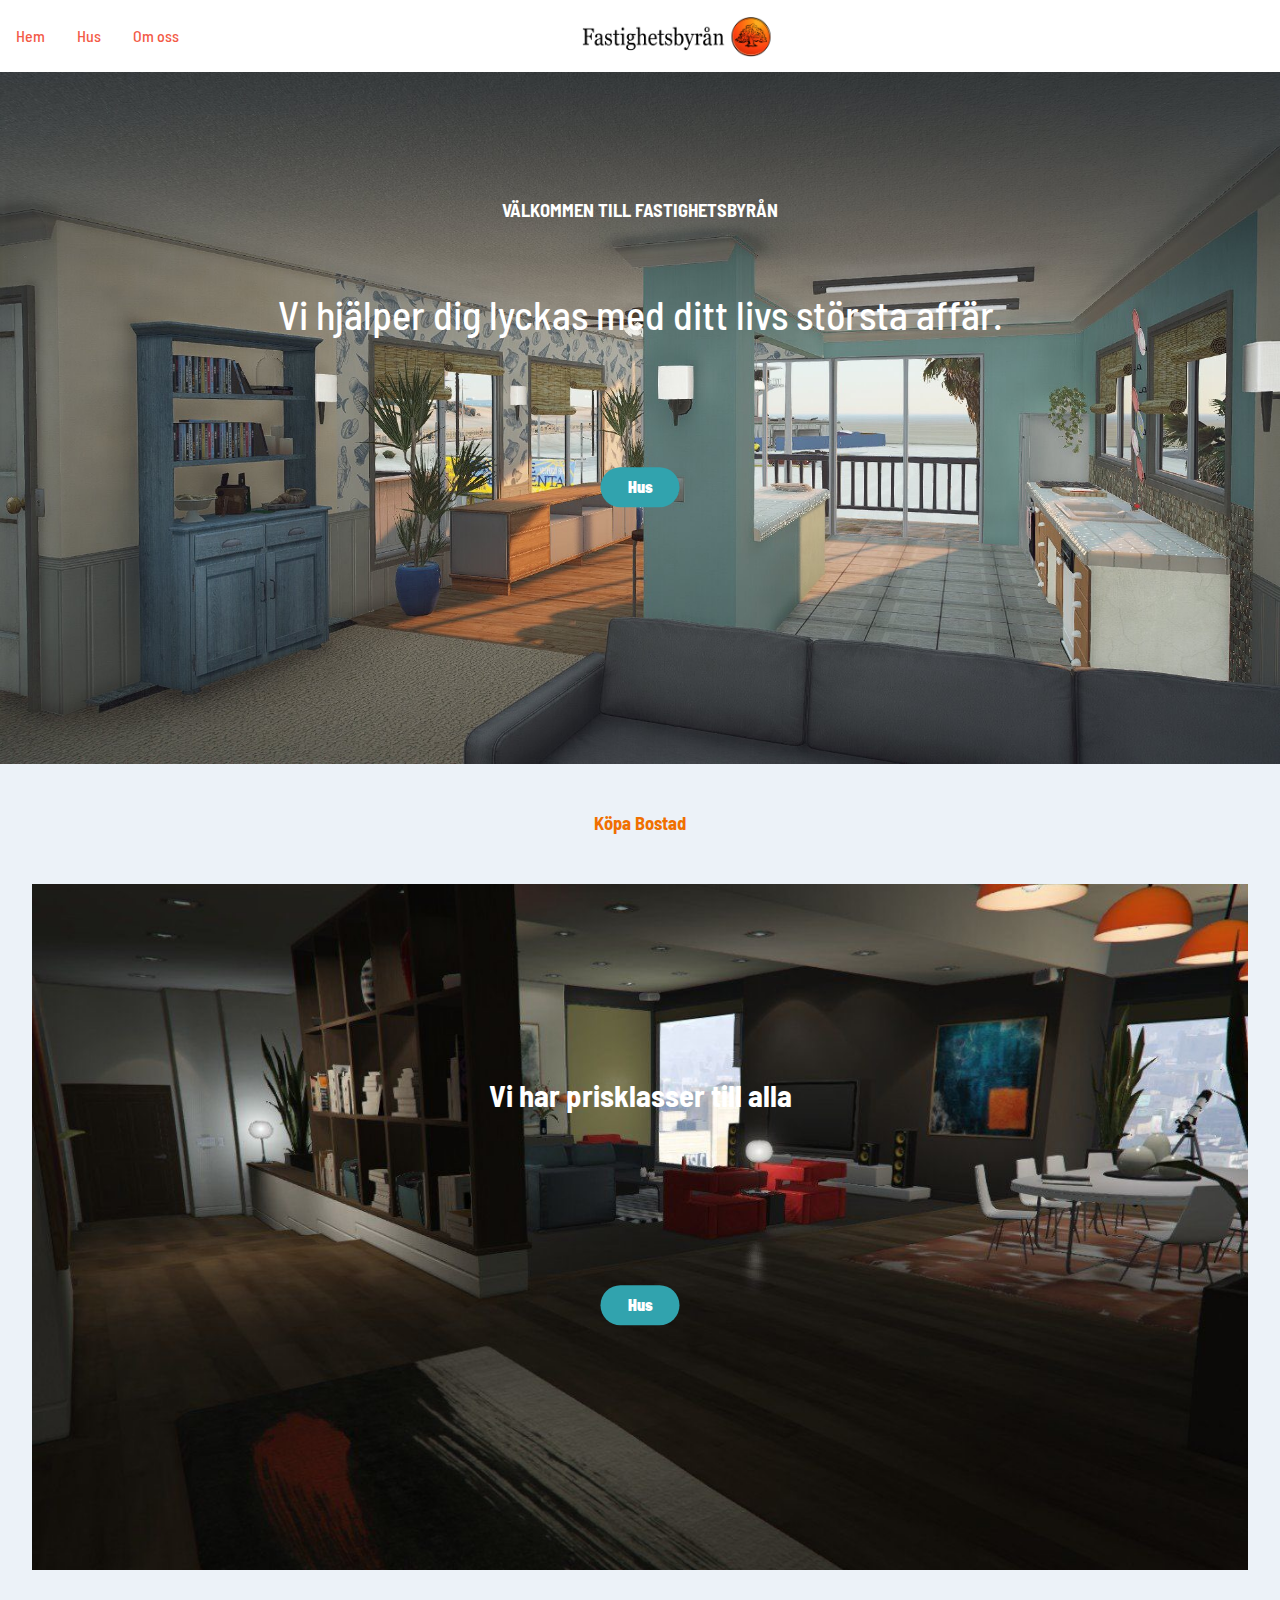
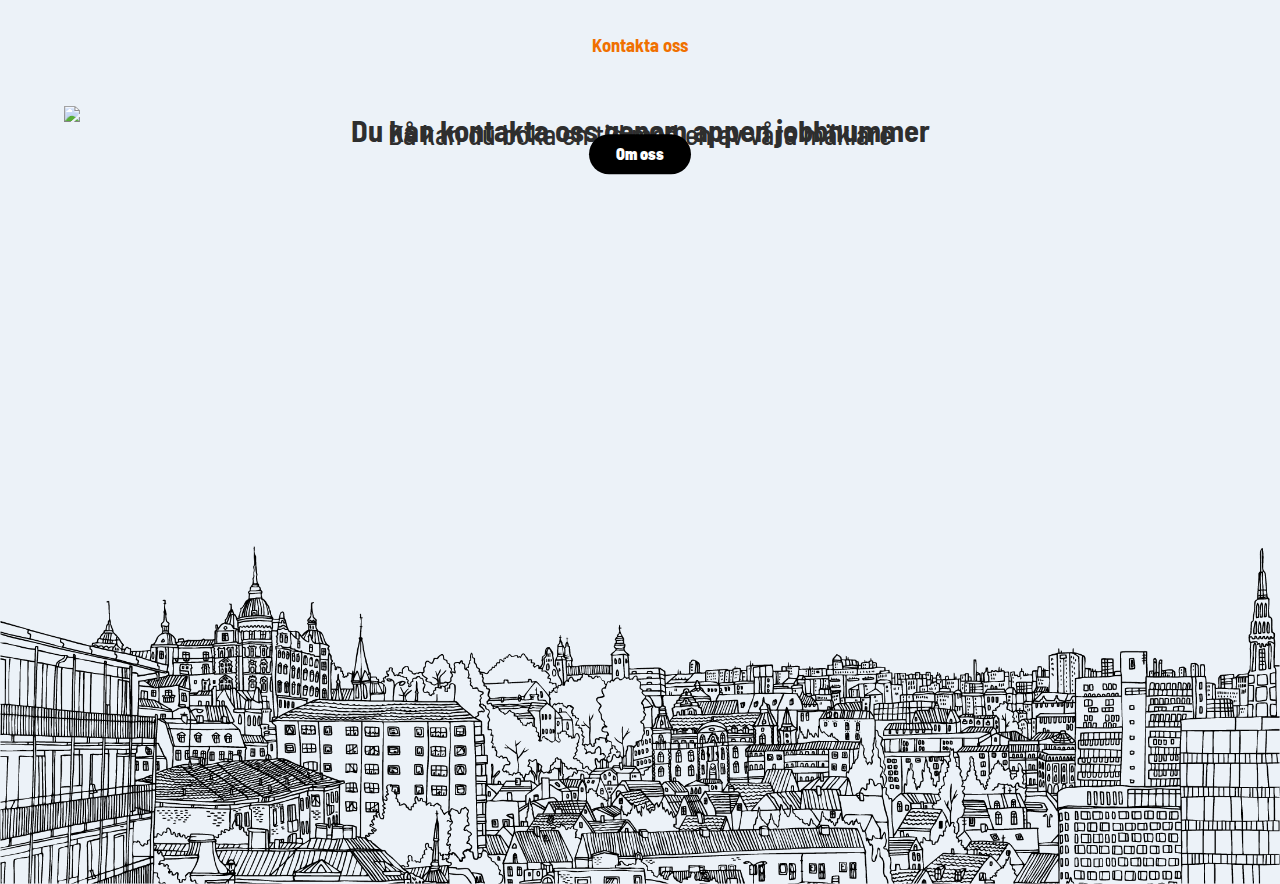
==== commit 1735932a: "fixat hus crop" ====
--- a/index.html
+++ b/index.html
@@ -26,7 +26,7 @@
     <img src="./images/fast.png" class="fast">
     <a href="#home">Hem</a>
     <a href="./house/house.html">Hus</a>
-    <a href="#contact">Kontakta oss</a>
+    <a href="./about/about.html">Om oss</a>
   </div>
 
 
@@ -36,7 +36,9 @@
     <img src="./images/tier 2.jpg" class="content">
     <div class="centered">VÄLKOMMEN TILL FASTIGHETSBYRÅN</div>
     <div class="under">Vi hjälper dig lyckas med ditt livs största affär.</div>
-    <button onclick="window.location.href = 'https://www.w3docs.com';" class="kbutton">Köpa</button>
+    <form action="./house/house.html">
+      <button class="kbutton">Hus</button>
+  </form>
   </div>
 </div>
 
@@ -46,7 +48,9 @@
   <div class="container1">
     <img src="./images/tier 4.jpg" class="content1">
     <div class="centered1">Vi har prisklasser till alla</div>
-    <button class="kbutton" style="background-color: #F07000;">Hus</button>
+    <form action="./house/house.html">
+      <button class="kbutton">Hus</button>
+  </form>
   </div>
 
   <div>
@@ -56,12 +60,13 @@
       <img src="./images/hus.jpg" class="content2">
       <div class="centered1" style="color: rgb(46, 46, 46)">Du kan kontakta oss genom appen jobbnummer</div>
       <div class="under" style="color: rgb(46, 46, 46); font-size: 1.75em;">Då kan du boka en tid med en av våra mäklare</div>
-      <button onclick="window.location.href = 'https://www.w3docs.com';" class="kbutton" style="background-color: #000000; color: rgb(255, 255, 255);">Hus</button>
+      <form action="./about/about.html">
+        <button class="kbutton" style="background-color: #000000; color: rgb(255, 255, 255);">Om oss</button>
+    </form>
     </div>
 
 </body>
 <div class="div-wrapper">
   <img src="./images/footer.png">
-  <img src="./images/begrip.png" class="begrip">
 </div>
 </html>--- a/style-start.css
+++ b/style-start.css
@@ -251,9 +251,6 @@
   position: relative;
   height: 20em;
   padding-top: 15cm;
-  background-color: #FBF2EA;
-  border-style: solid;
-  color: #F1E3D8;
   border-width: em;
 }
 
@@ -265,7 +262,7 @@
 
 .begrip {
   width: 20em;
-  top: 1%;
+  top: 20%;
   left: 1%;
   color: transparent;
 }
@@ -286,4 +283,4 @@
   .div-wrapper{
    padding-top: 3.5cm;
  }
-}+}
